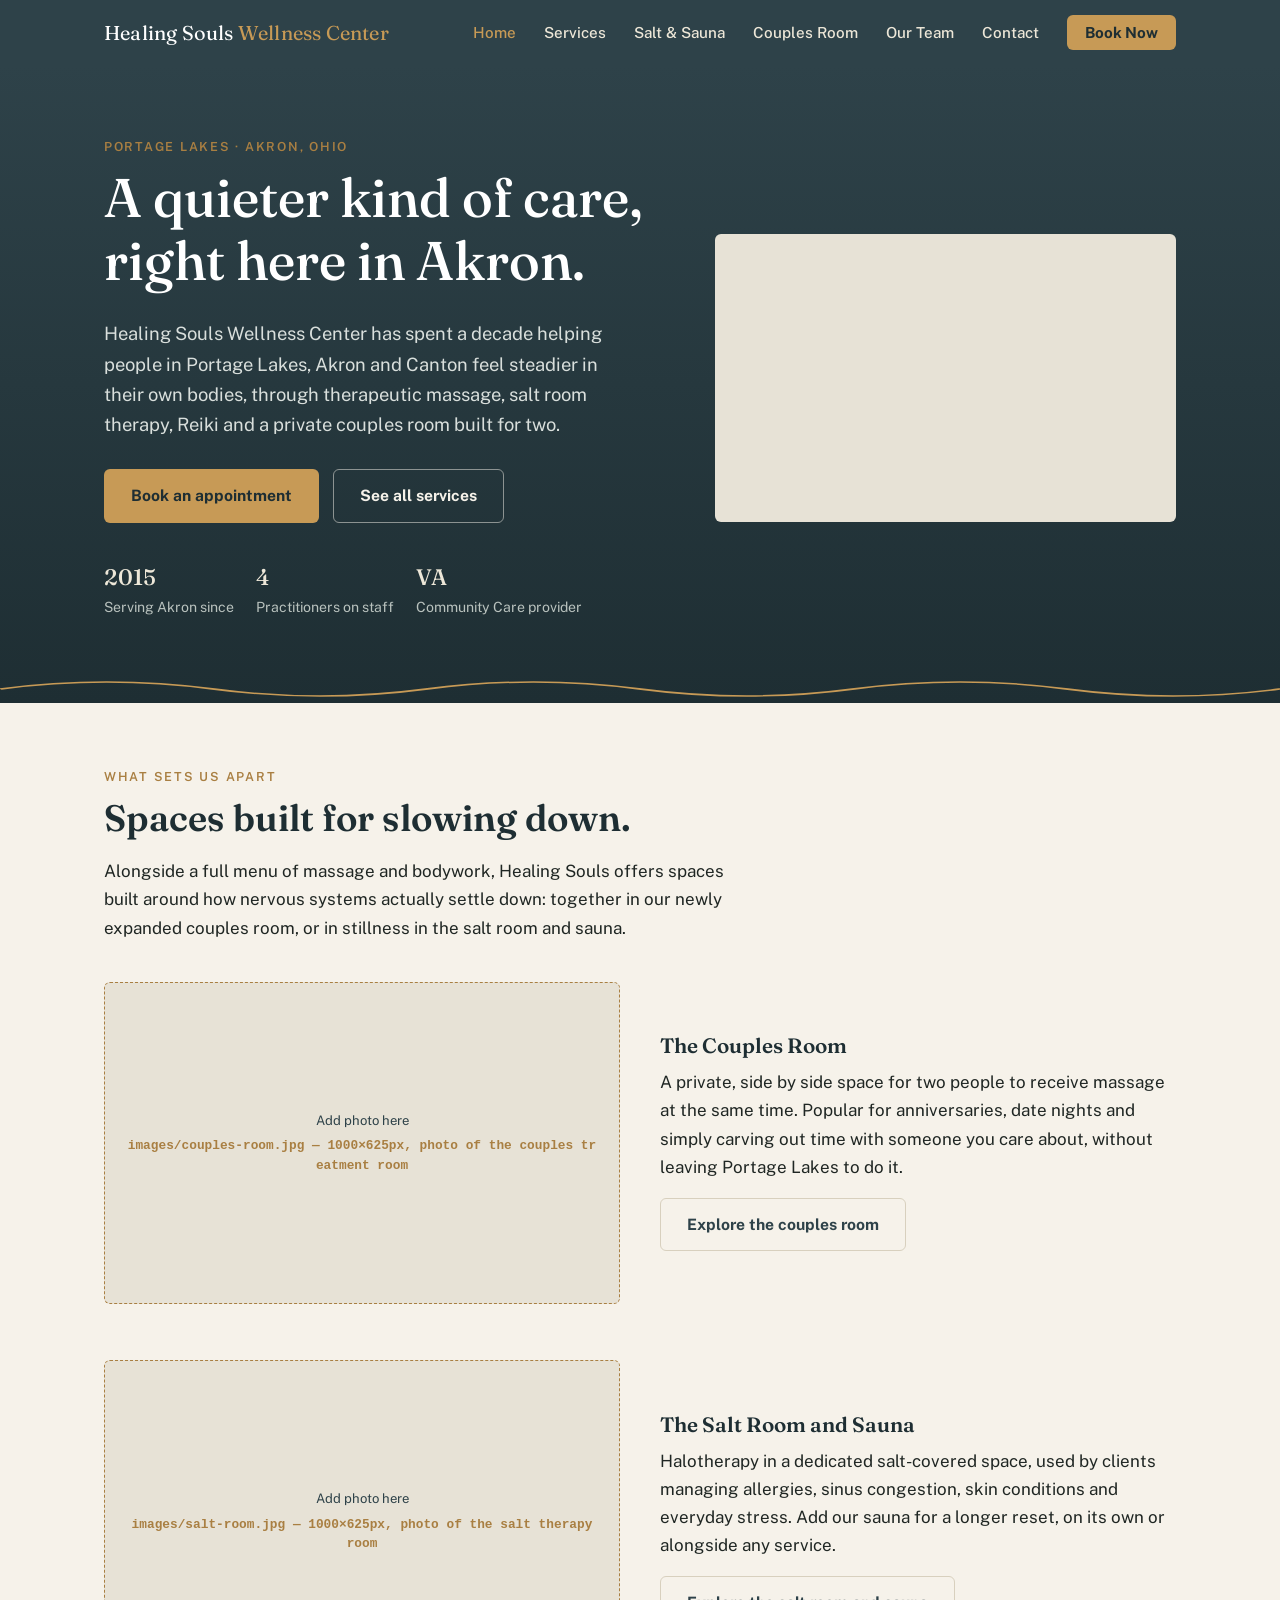
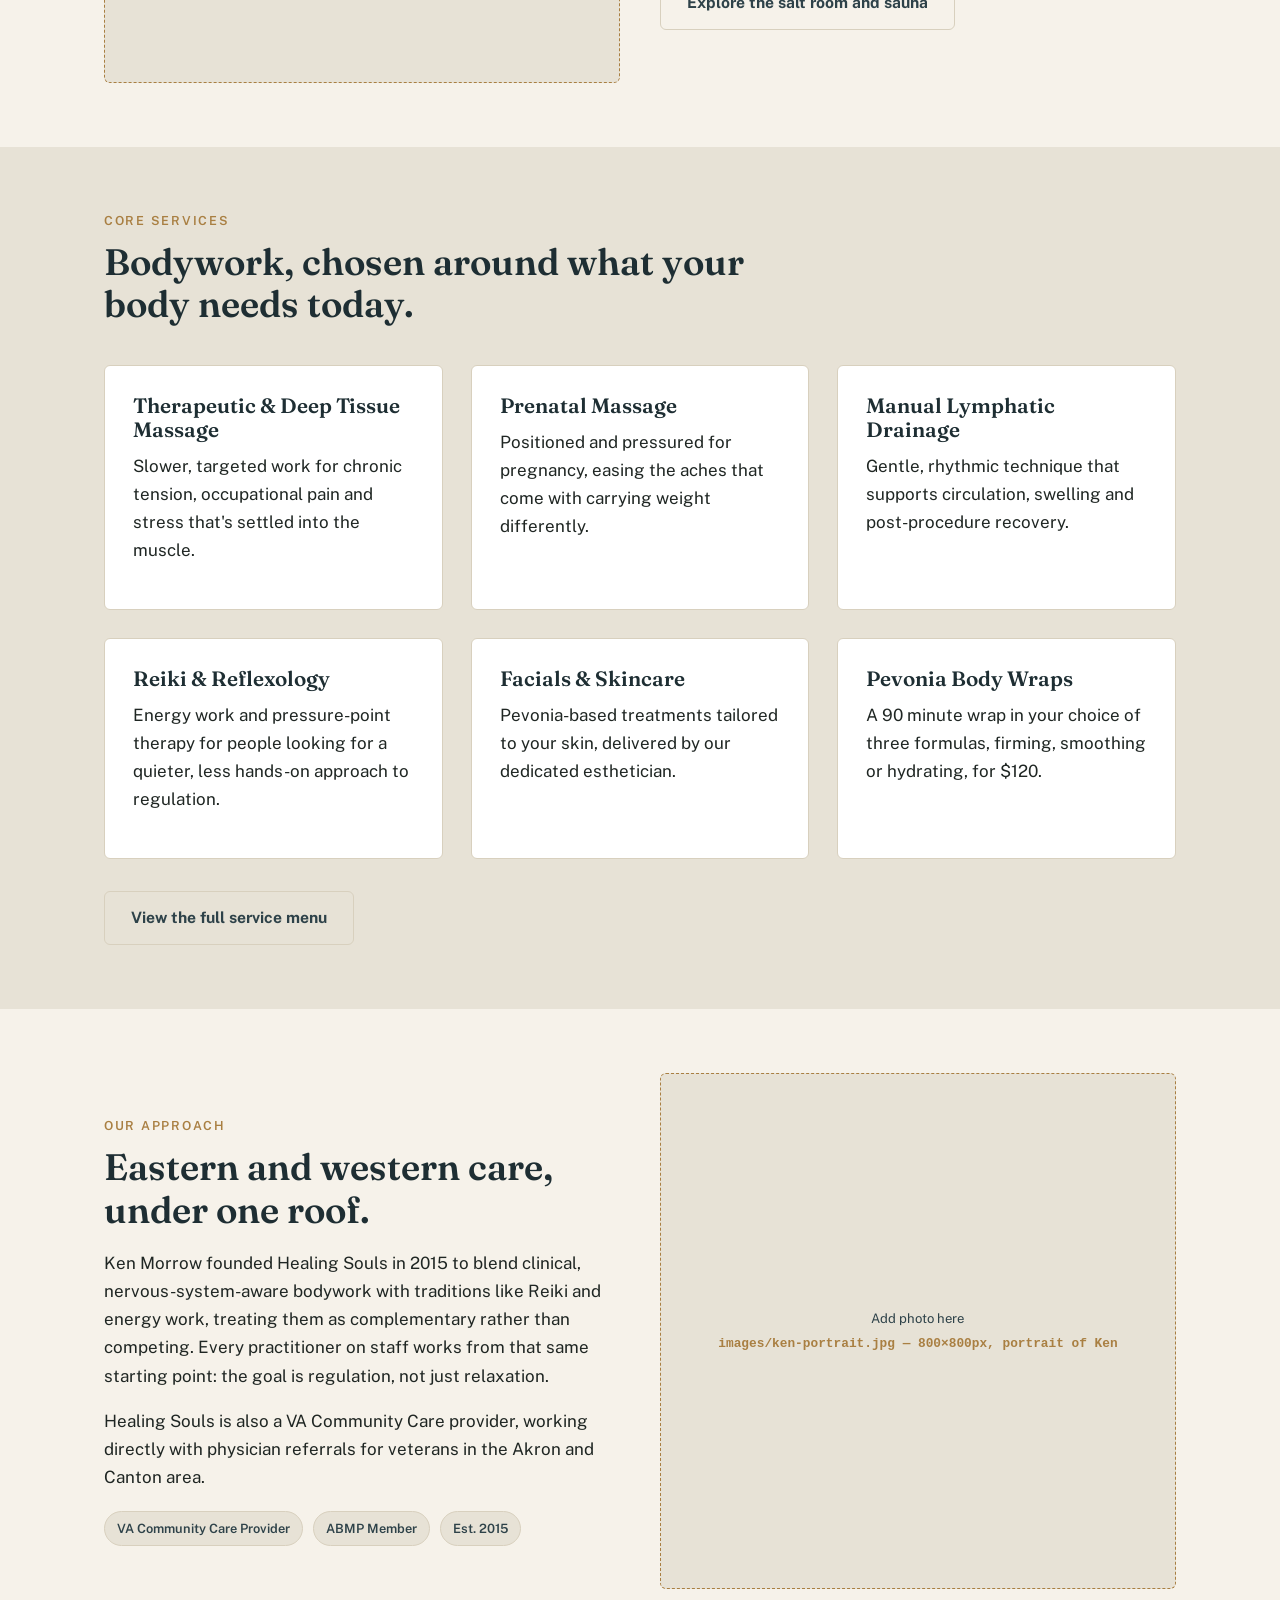
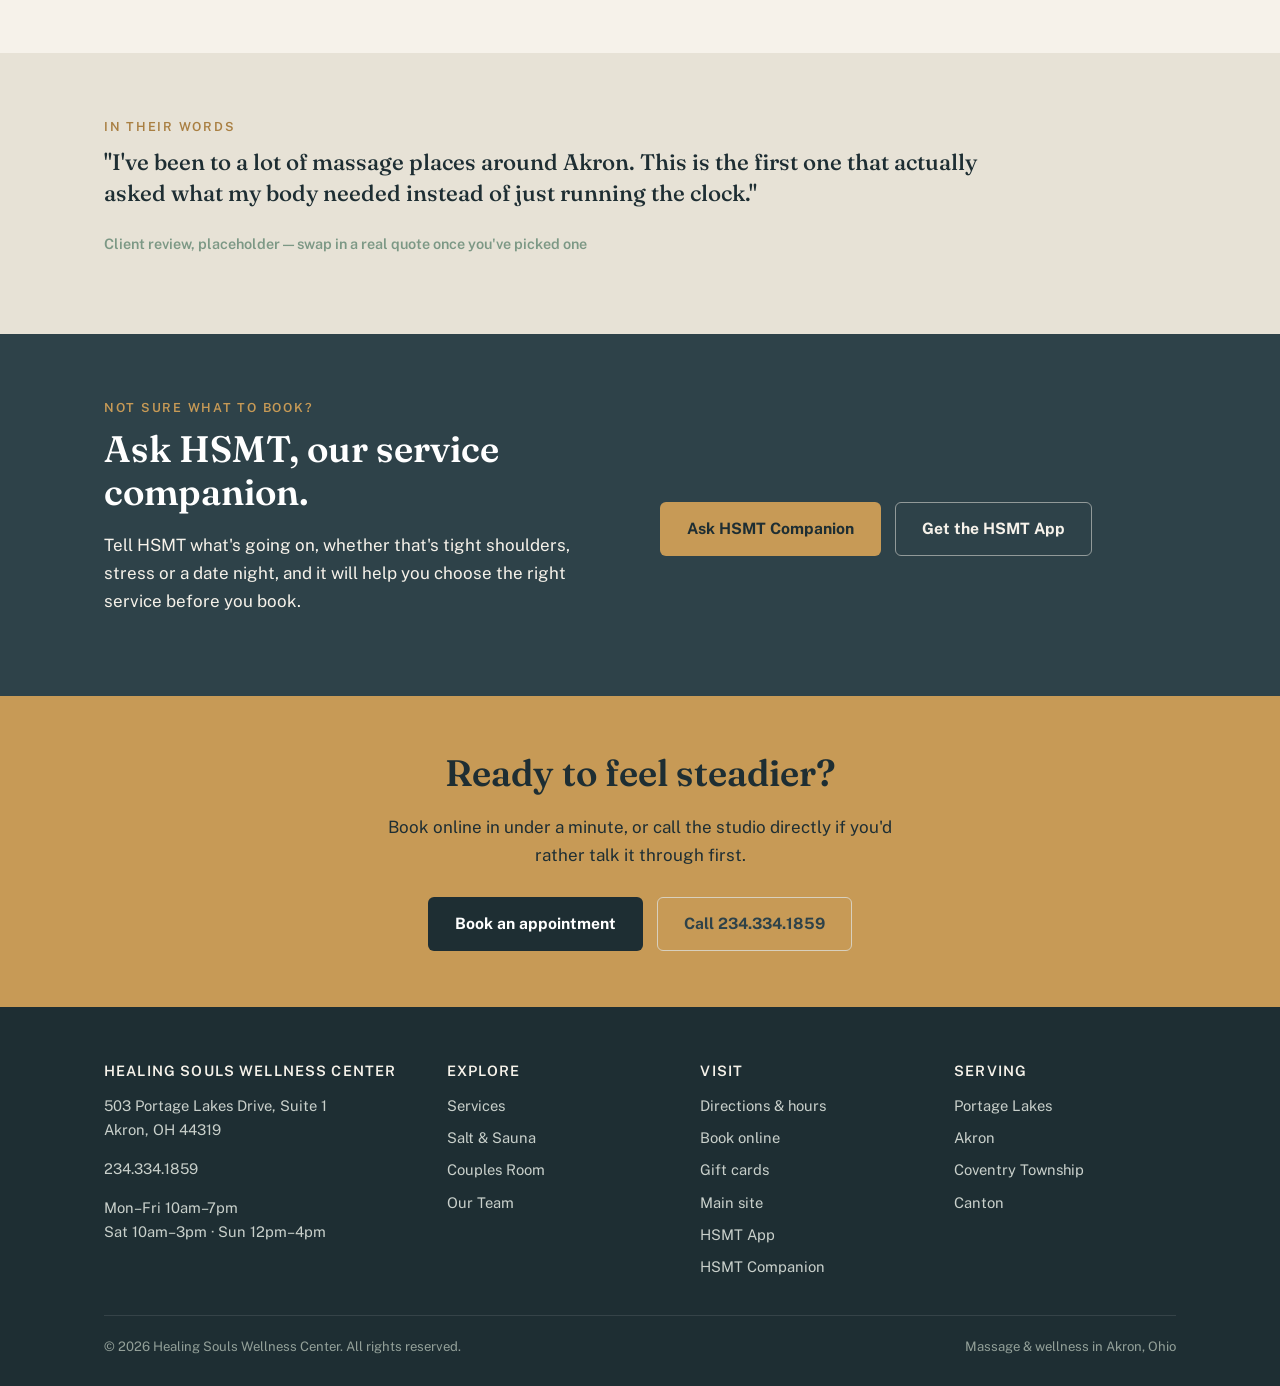
==== index.html @ 97ab0d4b "Add site pages, styles and .nojekyll" ====
<!DOCTYPE html>
<html lang="en">
<head>
<meta charset="UTF-8">
<meta name="viewport" content="width=device-width, initial-scale=1.0">
<title>Massage &amp; Wellness Center in Akron, OH | Healing Souls Wellness Center</title>
<meta name="description" content="Healing Souls Wellness Center in Portage Lakes, Akron OH offers therapeutic massage, salt room therapy, a private couples room, Reiki and more. Serving Akron and Canton since 2015.">
<link rel="canonical" href="https://visit.healingsoulsmt.com/">
<meta property="og:title" content="Healing Souls Wellness Center | Massage &amp; Salt Therapy in Akron, OH">
<meta property="og:description" content="Therapeutic massage, a private couples room and salt room, Reiki and more in Portage Lakes, Akron OH. Book online today.">
<meta property="og:type" content="website">
<meta property="og:url" content="https://visit.healingsoulsmt.com/">
<meta property="og:image" content="https://visit.healingsoulsmt.com/images/og-cover.jpg">
<link rel="preconnect" href="https://fonts.googleapis.com">
<link rel="preconnect" href="https://fonts.gstatic.com" crossorigin>
<link href="https://fonts.googleapis.com/css2?family=Fraunces:wght@400;500;600&family=Public+Sans:wght@400;500;600;700&display=swap" rel="stylesheet">
<link rel="stylesheet" href="styles.css">
<script type="application/ld+json">
{
  "@context": "https://schema.org",
  "@type": "HealthAndBeautyBusiness",
  "name": "Healing Souls Wellness Center",
  "image": "https://visit.healingsoulsmt.com/images/og-cover.jpg",
  "url": "https://visit.healingsoulsmt.com/",
  "telephone": "+1-234-334-1859",
  "priceRange": "$$",
  "address": {
    "@type": "PostalAddress",
    "streetAddress": "503 Portage Lakes Drive, Suite 1",
    "addressLocality": "Akron",
    "addressRegion": "OH",
    "postalCode": "44319",
    "addressCountry": "US"
  },
  "openingHoursSpecification": [
    {"@type": "OpeningHoursSpecification", "dayOfWeek": ["Monday", "Tuesday", "Wednesday", "Thursday", "Friday"], "opens": "10:00", "closes": "19:00"},
    {"@type": "OpeningHoursSpecification", "dayOfWeek": "Saturday", "opens": "10:00", "closes": "15:00"},
    {"@type": "OpeningHoursSpecification", "dayOfWeek": "Sunday", "opens": "12:00", "closes": "16:00"}
  ],
  "areaServed": ["Akron OH", "Portage Lakes OH", "Coventry Township OH", "Canton OH", "Green OH", "New Franklin OH"],
  "sameAs": [
    "https://www.healingsoulsmt.com"
  ]
}
</script>
</head>
<body>
<a class="skip-link" href="#main">Skip to content</a>

<header class="site-header">
  <nav class="nav" aria-label="Primary">
    <a class="brand" href="index.html">Healing Souls <span>Wellness Center</span></a>
    <button class="nav-toggle" aria-label="Toggle menu" aria-expanded="false">&#9776;</button>
    <ul class="nav-links">
      <li><a class="current" href="index.html">Home</a></li>
      <li><a href="services.html">Services</a></li>
      <li><a href="salt-sauna.html">Salt &amp; Sauna</a></li>
      <li><a href="couples-room.html">Couples Room</a></li>
      <li><a href="team.html">Our Team</a></li>
      <li><a href="contact.html">Contact</a></li>
      <li><a class="btn-book-nav" href="https://booking.mangomint.com/healingsouls" target="_blank" rel="noopener">Book Now</a></li>
    </ul>
  </nav>
</header>

<main id="main">

  <section class="hero">
    <div class="hero-inner">
      <div>
        <span class="eyebrow">Portage Lakes &middot; Akron, Ohio</span>
        <h1>A quieter kind of care, right here in Akron.</h1>
        <p class="lede">Healing Souls Wellness Center has spent a decade helping people in Portage Lakes, Akron and Canton feel steadier in their own bodies, through therapeutic massage, salt room therapy, Reiki and a private couples room built for two.</p>
        <div class="hero-ctas">
          <a class="btn btn-primary" href="https://booking.mangomint.com/healingsouls" target="_blank" rel="noopener">Book an appointment</a>
          <a class="btn btn-outline" href="services.html">See all services</a>
        </div>
        <div class="hero-trust">
          <div><strong>2015</strong>Serving Akron since</div>
          <div><strong>4</strong>Practitioners on staff</div>
          <div><strong>VA</strong>Community Care provider</div>
        </div>
      </div>
      <div class="photo-slot ph-wide">
        <video class="hero-video" autoplay muted loop playsinline poster="images/hero-treatment-room.jpg" aria-label="Video tour of the rooms at Healing Souls Wellness Center">
          <source src="images/studio-loop.mp4" type="video/mp4">
        </video>
      </div>
    </div>
    <div class="breathline" aria-hidden="true">
      <svg viewBox="0 0 600 28" preserveAspectRatio="none" xmlns="http://www.w3.org/2000/svg">
        <path d="M0 14 Q 25 0, 50 14 T 100 14 T 150 14 T 200 14 T 250 14 T 300 14 T 350 14 T 400 14 T 450 14 T 500 14 T 550 14 T 600 14" fill="none" stroke="#C79A56" stroke-width="1.5"/>
        <path d="M600 14 Q 625 0, 650 14 T 700 14 T 750 14 T 800 14 T 850 14 T 900 14 T 950 14 T 1000 14 T 1050 14 T 1100 14 T 1150 14 T 1200 14" fill="none" stroke="#C79A56" stroke-width="1.5"/>
      </svg>
    </div>
  </section>

  <section>
    <div class="wrap">
      <div class="section-head">
        <span class="eyebrow">What sets us apart</span>
        <h2>Spaces built for slowing down.</h2>
        <p>Alongside a full menu of massage and bodywork, Healing Souls offers spaces built around how nervous systems actually settle down: together in our newly expanded couples room, or in stillness in the salt room and sauna.</p>
      </div>
      <div class="grid-2" style="margin-bottom:56px;">
        <div class="photo-slot ph-wide">
          <img class="photo" src="images/couples-room.jpg" alt="Private couples massage room at Healing Souls Wellness Center" data-label="images/couples-room.jpg — 1000×625px, photo of the couples treatment room">
        </div>
        <div>
          <h3>The Couples Room</h3>
          <p>A private, side by side space for two people to receive massage at the same time. Popular for anniversaries, date nights and simply carving out time with someone you care about, without leaving Portage Lakes to do it.</p>
          <a class="btn btn-outline-dark" href="couples-room.html">Explore the couples room</a>
        </div>
      </div>
      <div class="grid-2">
        <div style="order:2;">
          <h3>The Salt Room and Sauna</h3>
          <p>Halotherapy in a dedicated salt-covered space, used by clients managing allergies, sinus congestion, skin conditions and everyday stress. Add our sauna for a longer reset, on its own or alongside any service.</p>
          <a class="btn btn-outline-dark" href="salt-sauna.html">Explore the salt room and sauna</a>
        </div>
        <div class="photo-slot ph-wide" style="order:1;">
          <img class="photo" src="images/salt-room.jpg" alt="Salt room at Healing Souls Wellness Center in Akron Ohio" data-label="images/salt-room.jpg — 1000×625px, photo of the salt therapy room">
        </div>
      </div>
    </div>
  </section>

  <section class="section-alt">
    <div class="wrap">
      <div class="section-head">
        <span class="eyebrow">Core services</span>
        <h2>Bodywork, chosen around what your body needs today.</h2>
      </div>
      <div class="grid-3">
        <div class="card">
          <h3>Therapeutic &amp; Deep Tissue Massage</h3>
          <p>Slower, targeted work for chronic tension, occupational pain and stress that's settled into the muscle.</p>
        </div>
        <div class="card">
          <h3>Prenatal Massage</h3>
          <p>Positioned and pressured for pregnancy, easing the aches that come with carrying weight differently.</p>
        </div>
        <div class="card">
          <h3>Manual Lymphatic Drainage</h3>
          <p>Gentle, rhythmic technique that supports circulation, swelling and post-procedure recovery.</p>
        </div>
        <div class="card">
          <h3>Reiki &amp; Reflexology</h3>
          <p>Energy work and pressure-point therapy for people looking for a quieter, less hands-on approach to regulation.</p>
        </div>
        <div class="card">
          <h3>Facials &amp; Skincare</h3>
          <p>Pevonia-based treatments tailored to your skin, delivered by our dedicated esthetician.</p>
        </div>
        <div class="card">
          <h3>Pevonia Body Wraps</h3>
          <p>A 90 minute wrap in your choice of three formulas, firming, smoothing or hydrating, for $120.</p>
        </div>
      </div>
      <div style="margin-top:32px;">
        <a class="btn btn-outline-dark" href="services.html">View the full service menu</a>
      </div>
    </div>
  </section>

  <section>
    <div class="wrap grid-2">
      <div>
        <span class="eyebrow">Our approach</span>
        <h2>Eastern and western care, under one roof.</h2>
        <p>Ken Morrow founded Healing Souls in 2015 to blend clinical, nervous-system-aware bodywork with traditions like Reiki and energy work, treating them as complementary rather than competing. Every practitioner on staff works from that same starting point: the goal is regulation, not just relaxation.</p>
        <p>Healing Souls is also a VA Community Care provider, working directly with physician referrals for veterans in the Akron and Canton area.</p>
        <div class="badge-row">
          <span class="badge">VA Community Care Provider</span>
          <span class="badge">ABMP Member</span>
          <span class="badge">Est. 2015</span>
        </div>
      </div>
      <div class="photo-slot ph-square">
        <img class="photo" src="images/ken-portrait.jpg" alt="Ken Morrow, LMT, founder of Healing Souls Wellness Center" data-label="images/ken-portrait.jpg — 800×800px, portrait of Ken">
      </div>
    </div>
  </section>

  <section class="section-alt">
    <div class="wrap">
      <span class="eyebrow">In their words</span>
      <p class="quote">"I've been to a lot of massage places around Akron. This is the first one that actually asked what my body needed instead of just running the clock."</p>
      <p class="quote-attr">Client review, placeholder — swap in a real quote once you've picked one</p>
    </div>
  </section>

  <section class="section-dark companion-band">
    <div class="wrap grid-2">
      <div>
        <span class="eyebrow">Not sure what to book?</span>
        <h2>Ask HSMT, our service companion.</h2>
        <p>Tell HSMT what's going on, whether that's tight shoulders, stress or a date night, and it will help you choose the right service before you book.</p>
      </div>
      <div class="hero-ctas companion-ctas">
        <a class="btn btn-primary" data-hsmt-link="companion" href="#" target="_blank" rel="noopener">Ask HSMT Companion</a>
        <a class="btn btn-outline" data-hsmt-link="app" href="#" target="_blank" rel="noopener">Get the HSMT App</a>
      </div>
    </div>
  </section>

  <section class="cta-band">
    <div class="wrap">
      <h2>Ready to feel steadier?</h2>
      <p style="max-width:52ch; margin:0 auto 24px;">Book online in under a minute, or call the studio directly if you'd rather talk it through first.</p>
      <div class="hero-ctas" style="justify-content:center;">
        <a class="btn btn-primary" href="https://booking.mangomint.com/healingsouls" target="_blank" rel="noopener">Book an appointment</a>
        <a class="btn btn-outline-dark" href="tel:2343341859">Call 234.334.1859</a>
      </div>
    </div>
  </section>

</main>

<footer>
  <div class="wrap">
    <div class="footer-grid">
      <div>
        <h4>Healing Souls Wellness Center</h4>
        <p>503 Portage Lakes Drive, Suite 1<br>Akron, OH 44319</p>
        <p><a href="tel:2343341859">234.334.1859</a></p>
        <p>Mon&ndash;Fri 10am&ndash;7pm<br>Sat 10am&ndash;3pm &middot; Sun 12pm&ndash;4pm</p>
      </div>
      <div>
        <h4>Explore</h4>
        <ul>
          <li><a href="services.html">Services</a></li>
          <li><a href="salt-sauna.html">Salt &amp; Sauna</a></li>
          <li><a href="couples-room.html">Couples Room</a></li>
          <li><a href="team.html">Our Team</a></li>
        </ul>
      </div>
      <div>
        <h4>Visit</h4>
        <ul>
          <li><a href="contact.html">Directions &amp; hours</a></li>
          <li><a href="https://booking.mangomint.com/healingsouls" target="_blank" rel="noopener">Book online</a></li>
          <li><a href="https://clients.mangomint.com/gift-cards/healingsouls" target="_blank" rel="noopener">Gift cards</a></li>
          <li><a href="https://www.healingsoulsmt.com" target="_blank" rel="noopener">Main site</a></li>
          <li><a data-hsmt-link="app" href="#" target="_blank" rel="noopener">HSMT App</a></li>
          <li><a data-hsmt-link="companion" href="#" target="_blank" rel="noopener">HSMT Companion</a></li>
        </ul>
      </div>
      <div>
        <h4>Serving</h4>
        <ul>
          <li>Portage Lakes</li>
          <li>Akron</li>
          <li>Coventry Township</li>
          <li>Canton</li>
        </ul>
      </div>
    </div>
    <div class="footer-bottom">
      <span>&copy; 2026 Healing Souls Wellness Center. All rights reserved.</span>
      <span>Massage &amp; wellness in Akron, Ohio</span>
    </div>
  </div>
</footer>

<script src="script.js"></script>
</body>
</html>
---- styles.css ----
/* ===========================================================
   Healing Souls Wellness Center — shared stylesheet
   Design tokens
   =========================================================== */
:root {
  --color-ink: #1F2623;       /* body text, deep charcoal-green */
  --color-paper: #F6F2EA;     /* warm salt-stone background */
  --color-slate: #2E4249;     /* dusk lake-water, dark sections */
  --color-slate-dark: #1E2E33;
  --color-sage: #7C9885;      /* pine sage, secondary accent */
  --color-honey: #C79A56;     /* candlelight accent, CTAs */
  --color-honey-dark: #A97F42;
  --color-mist: #E7E2D6;      /* card / panel background */
  --color-line: #D8D0BE;      /* hairline borders on paper */

  --font-display: "Fraunces", Georgia, serif;
  --font-body: "Public Sans", -apple-system, BlinkMacSystemFont, "Segoe UI", sans-serif;

  --radius: 6px;
  --max-width: 1120px;
}

* { box-sizing: border-box; }

html { scroll-behavior: smooth; }

body {
  margin: 0;
  font-family: var(--font-body);
  color: var(--color-ink);
  background: var(--color-paper);
  line-height: 1.65;
  font-size: 17px;
  -webkit-font-smoothing: antialiased;
}

h1, h2, h3, h4 {
  font-family: var(--font-display);
  font-weight: 600;
  line-height: 1.15;
  margin: 0 0 0.5em 0;
  color: var(--color-slate-dark);
}

h1 { font-size: clamp(2.2rem, 4.5vw, 3.4rem); font-weight: 500; }
h2 { font-size: clamp(1.6rem, 3vw, 2.3rem); }
h3 { font-size: 1.3rem; }

p { margin: 0 0 1em 0; }

a { color: var(--color-slate); }

.eyebrow {
  font-family: var(--font-body);
  text-transform: uppercase;
  letter-spacing: 0.14em;
  font-size: 0.78rem;
  font-weight: 600;
  color: var(--color-honey-dark);
  display: block;
  margin-bottom: 0.75em;
}

.wrap {
  max-width: var(--max-width);
  margin: 0 auto;
  padding: 0 24px;
}

/* ---------- signature element: the breathline ---------- */
.breathline {
  width: 100%;
  height: 28px;
  display: block;
  overflow: hidden;
}
.breathline svg {
  width: 200%;
  height: 100%;
  animation: driftline 22s linear infinite;
}
@media (prefers-reduced-motion: reduce) {
  .breathline svg { animation: none; }
}
@keyframes driftline {
  from { transform: translateX(0); }
  to { transform: translateX(-50%); }
}

/* ---------- header / nav ---------- */
.site-header {
  background: var(--color-slate);
  color: #F6F2EA;
  position: sticky;
  top: 0;
  z-index: 50;
}
.nav {
  max-width: var(--max-width);
  margin: 0 auto;
  padding: 16px 24px;
  display: flex;
  align-items: center;
  justify-content: space-between;
  gap: 24px;
}
.brand {
  font-family: var(--font-display);
  font-size: 1.25rem;
  color: #fff;
  text-decoration: none;
  letter-spacing: 0.01em;
}
.brand span { color: var(--color-honey); }
.nav-links {
  display: flex;
  align-items: center;
  gap: 28px;
  list-style: none;
  margin: 0;
  padding: 0;
}
.nav-links a {
  color: #EDE7D8;
  text-decoration: none;
  font-size: 0.95rem;
  font-weight: 500;
}
.nav-links a:hover { color: var(--color-honey); }
.nav-links a.current { color: var(--color-honey); }
.btn-book-nav {
  background: var(--color-honey);
  color: var(--color-slate-dark) !important;
  padding: 9px 18px;
  border-radius: var(--radius);
  font-weight: 700 !important;
}
.btn-book-nav:hover { background: #d8ab68; }

.nav-toggle {
  display: none;
  background: none;
  border: none;
  color: #fff;
  font-size: 1.6rem;
  cursor: pointer;
}

@media (max-width: 820px) {
  .nav-toggle { display: block; }
  .nav-links {
    position: absolute;
    top: 100%;
    left: 0;
    right: 0;
    background: var(--color-slate);
    flex-direction: column;
    align-items: flex-start;
    padding: 12px 24px 24px;
    display: none;
    gap: 16px;
  }
  .nav-links.open { display: flex; }
  .btn-book-nav { align-self: flex-start; }
}

/* ---------- buttons ---------- */
.btn {
  display: inline-block;
  padding: 13px 26px;
  border-radius: var(--radius);
  text-decoration: none;
  font-weight: 700;
  font-size: 0.98rem;
  border: 1px solid transparent;
  cursor: pointer;
}
.btn-primary { background: var(--color-honey); color: var(--color-slate-dark); }
.btn-primary:hover { background: #d8ab68; }
.btn-outline { background: transparent; color: #F6F2EA; border-color: rgba(246,242,234,0.5); }
.btn-outline:hover { border-color: var(--color-honey); color: var(--color-honey); }
.btn-outline-dark { background: transparent; color: var(--color-slate); border-color: var(--color-line); }
.btn-outline-dark:hover { border-color: var(--color-slate); }

/* ---------- hero ---------- */
.hero {
  background: linear-gradient(180deg, var(--color-slate) 0%, var(--color-slate-dark) 100%);
  color: #F6F2EA;
  padding: 72px 0 0;
}
.hero-inner {
  max-width: var(--max-width);
  margin: 0 auto;
  padding: 0 24px 56px;
  display: grid;
  grid-template-columns: 1.1fr 0.9fr;
  gap: 48px;
  align-items: center;
}
.hero h1 { color: #fff; }
.hero p.lede { font-size: 1.15rem; color: #D9DFDC; max-width: 46ch; }
.hero-ctas { display: flex; gap: 14px; margin-top: 28px; flex-wrap: wrap; }
.hero-trust {
  display: flex;
  gap: 22px;
  margin-top: 36px;
  flex-wrap: wrap;
  font-size: 0.88rem;
  color: #B9C2BE;
}
.hero-trust strong { color: #EDE7D8; display: block; font-family: var(--font-display); font-size: 1.4rem; font-weight: 500;}

@media (max-width: 820px) {
  .hero-inner { grid-template-columns: 1fr; }
}

/* ---------- photo placeholders ---------- */
.photo-slot {
  position: relative;
  width: 100%;
  border-radius: var(--radius);
  overflow: hidden;
  background: var(--color-mist);
  border: 1px dashed var(--color-honey-dark);
  display: flex;
  align-items: center;
  justify-content: center;
  min-height: 200px;
  color: var(--color-slate);
}
.photo-slot img {
  width: 100%;
  height: 100%;
  object-fit: cover;
  display: block;
}
.photo-slot .placeholder-note {
  padding: 20px;
  text-align: center;
  font-size: 0.82rem;
  line-height: 1.5;
}
.photo-slot .placeholder-note code {
  display: block;
  margin-top: 6px;
  font-weight: 700;
  color: var(--color-honey-dark);
  font-size: 0.8rem;
  word-break: break-all;
}
.ph-square { aspect-ratio: 1 / 1; }
.ph-wide { aspect-ratio: 16 / 10; }
.ph-tall { aspect-ratio: 3 / 4; }

/* ---------- sections ---------- */
section { padding: 64px 0; }
.section-alt { background: var(--color-mist); }
.section-dark { background: var(--color-slate); color: #F6F2EA; }
.section-dark h2 { color: #fff; }
.section-head { max-width: 640px; margin-bottom: 40px; }

/* ---------- grids / cards ---------- */
.grid-3 { display: grid; grid-template-columns: repeat(3, 1fr); gap: 28px; }
.grid-2 { display: grid; grid-template-columns: 1fr 1fr; gap: 40px; align-items: center; }
.grid-team { display: grid; grid-template-columns: repeat(4, 1fr); gap: 24px; }
@media (max-width: 1000px) { .grid-team { grid-template-columns: 1fr 1fr; } }
@media (max-width: 560px) { .grid-team { grid-template-columns: 1fr; } }
@media (max-width: 820px) {
  .grid-3 { grid-template-columns: 1fr; }
  .grid-2 { grid-template-columns: 1fr; }
}
.card {
  background: #fff;
  border: 1px solid var(--color-line);
  border-radius: var(--radius);
  padding: 28px;
}
.card h3 { margin-bottom: 10px; }
.card .price-note { font-size: 0.85rem; color: var(--color-sage); font-weight: 600; }

/* ---------- service list rows ---------- */
.service-row {
  display: grid;
  grid-template-columns: 1fr auto;
  gap: 12px;
  padding: 22px 0;
  border-bottom: 1px solid var(--color-line);
}
.service-row h3 { margin-bottom: 4px; }
.service-row p { margin: 0; color: #4A534E; }

/* ---------- team ---------- */
.team-card { text-align: left; }
.team-card .photo-slot { margin-bottom: 18px; }
.team-card .role { color: var(--color-sage); font-weight: 700; font-size: 0.85rem; text-transform: uppercase; letter-spacing: 0.06em; margin-bottom: 10px; }

/* ---------- quote / testimonial ---------- */
.quote {
  font-family: var(--font-display);
  font-size: 1.4rem;
  font-weight: 500;
  color: var(--color-slate-dark);
  max-width: 60ch;
  line-height: 1.4;
}
.quote-attr { margin-top: 14px; font-family: var(--font-body); font-size: 0.9rem; color: var(--color-sage); font-weight: 600; }

/* ---------- steps ---------- */
.steps { counter-reset: step; list-style: none; margin: 0; padding: 0; display: grid; gap: 24px; }
.steps li { display: flex; gap: 18px; }
.steps li::before {
  counter-increment: step;
  content: counter(step);
  flex: 0 0 auto;
  width: 40px; height: 40px;
  border-radius: 50%;
  background: var(--color-honey);
  color: var(--color-slate-dark);
  display: flex; align-items: center; justify-content: center;
  font-family: var(--font-display); font-weight: 700;
}

/* ---------- CTA band ---------- */
.cta-band {
  background: var(--color-honey);
  color: var(--color-slate-dark);
  padding: 56px 0;
  text-align: center;
}
.cta-band h2 { color: var(--color-slate-dark); }
.cta-band .btn-primary { background: var(--color-slate-dark); color: #fff; }
.cta-band .btn-primary:hover { background: #14201f; }

/* ---------- footer ---------- */
footer {
  background: var(--color-slate-dark);
  color: #C9D0CB;
  padding: 56px 0 28px;
  font-size: 0.92rem;
}
.footer-grid {
  display: grid;
  grid-template-columns: 1.4fr 1fr 1fr 1fr;
  gap: 32px;
  margin-bottom: 36px;
}
@media (max-width: 820px) {
  .footer-grid { grid-template-columns: 1fr 1fr; }
}
footer h4 { color: #F6F2EA; font-family: var(--font-body); font-size: 0.9rem; text-transform: uppercase; letter-spacing: 0.08em; margin-bottom: 14px; }
footer a { color: #C9D0CB; text-decoration: none; }
footer a:hover { color: var(--color-honey); }
footer ul { list-style: none; margin: 0; padding: 0; display: grid; gap: 8px; }
.footer-bottom {
  border-top: 1px solid rgba(255,255,255,0.1);
  padding-top: 20px;
  display: flex;
  justify-content: space-between;
  flex-wrap: wrap;
  gap: 10px;
  font-size: 0.82rem;
  color: #93A099;
}

/* ---------- misc ---------- */
.badge-row { display: flex; flex-wrap: wrap; gap: 10px; margin-top: 20px; }
.badge {
  background: var(--color-mist);
  border: 1px solid var(--color-line);
  color: var(--color-slate);
  font-size: 0.8rem;
  font-weight: 600;
  padding: 6px 12px;
  border-radius: 30px;
}
.map-embed {
  border-radius: var(--radius);
  overflow: hidden;
  border: 1px solid var(--color-line);
}
.map-embed iframe { display: block; width: 100%; height: 340px; border: 0; }

.skip-link {
  position: absolute;
  left: -999px;
  top: 0;
  background: var(--color-honey);
  color: var(--color-slate-dark);
  padding: 10px 16px;
  z-index: 100;
}
.skip-link:focus { left: 16px; top: 16px; }

:focus-visible { outline: 2px solid var(--color-honey); outline-offset: 2px; }

/* ---------- hero video, hours, HSMT companion ---------- */
.hero-video { width: 100%; height: 100%; object-fit: cover; display: block; }
.photo-slot:has(.hero-video) { border: 0; }
table.hours { border-collapse: collapse; }
table.hours th, table.hours td { text-align: left; padding: 4px 24px 4px 0; font-weight: 400; }
table.hours th { font-weight: 600; }
.companion-band .eyebrow { color: var(--color-honey, #C79A56); }
.companion-ctas { align-self: center; }
a[data-hsmt-link].link-pending { opacity: 0.6; cursor: not-allowed; }
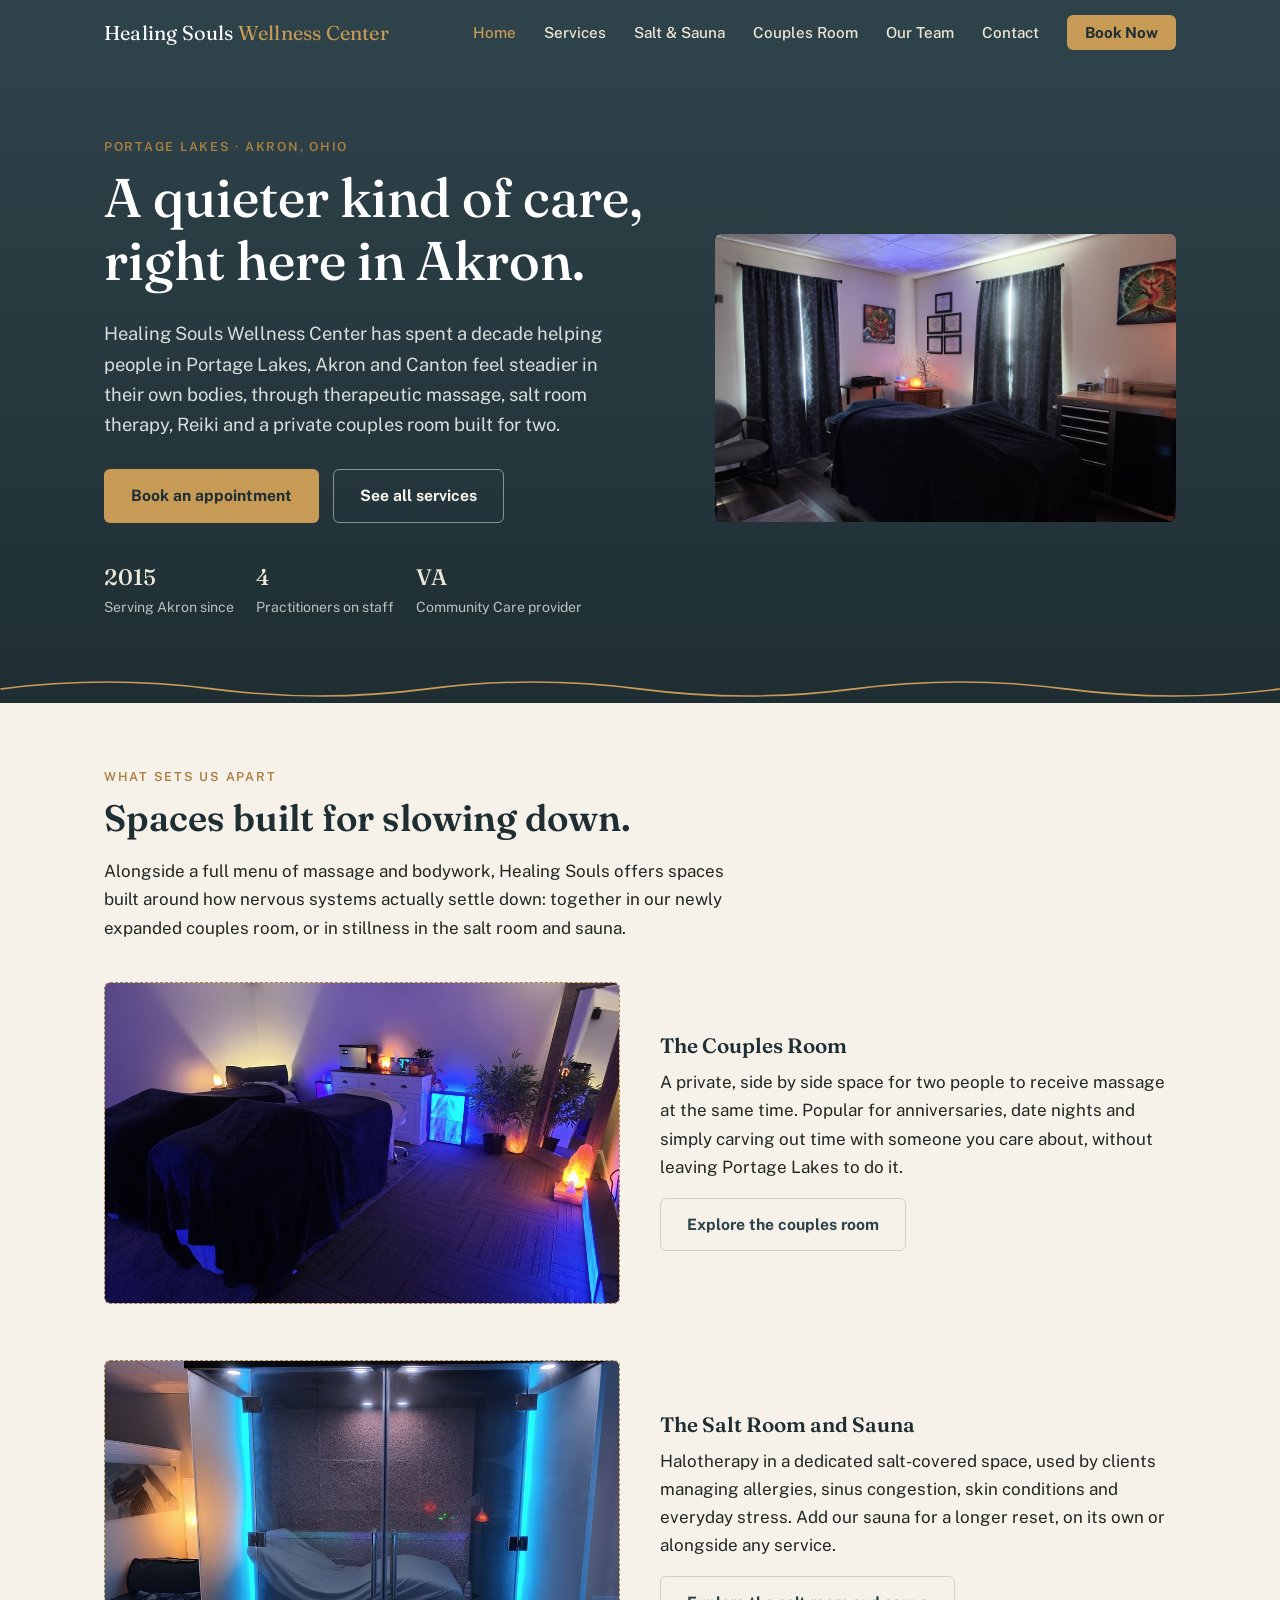
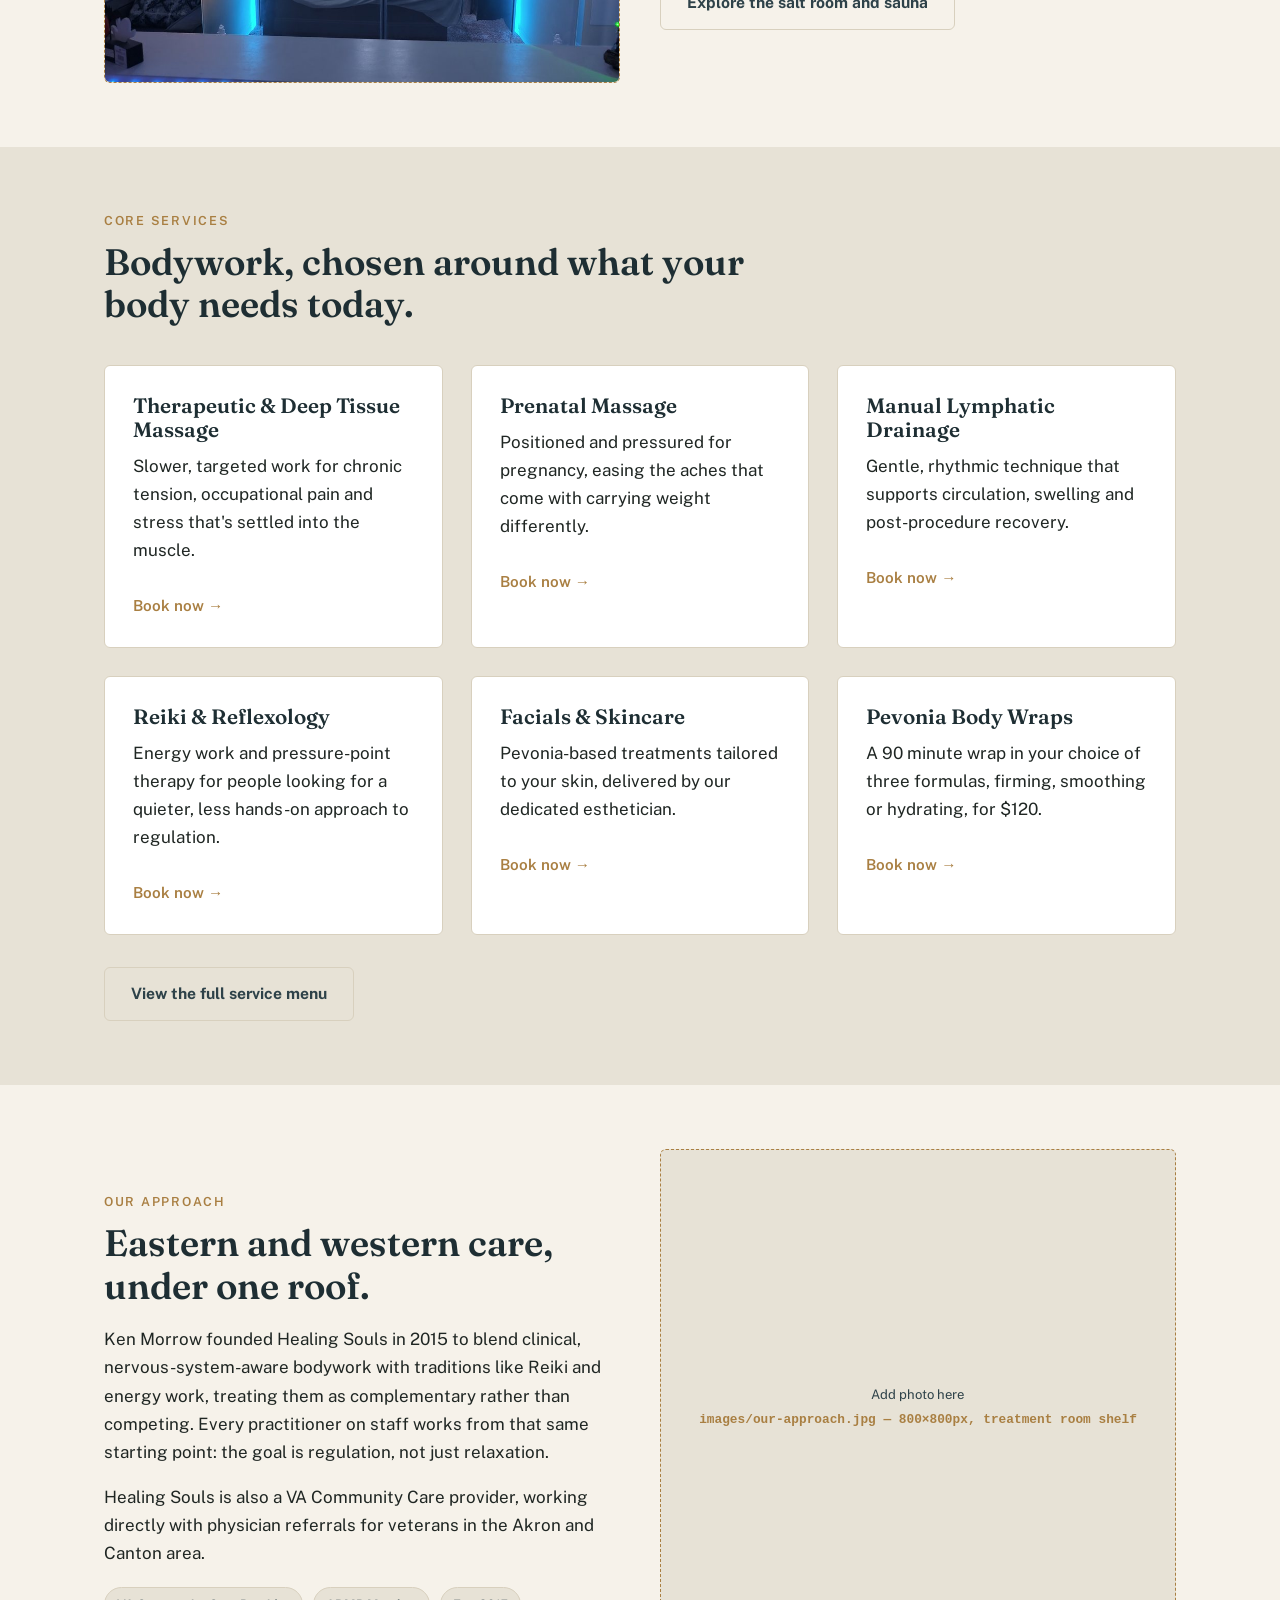
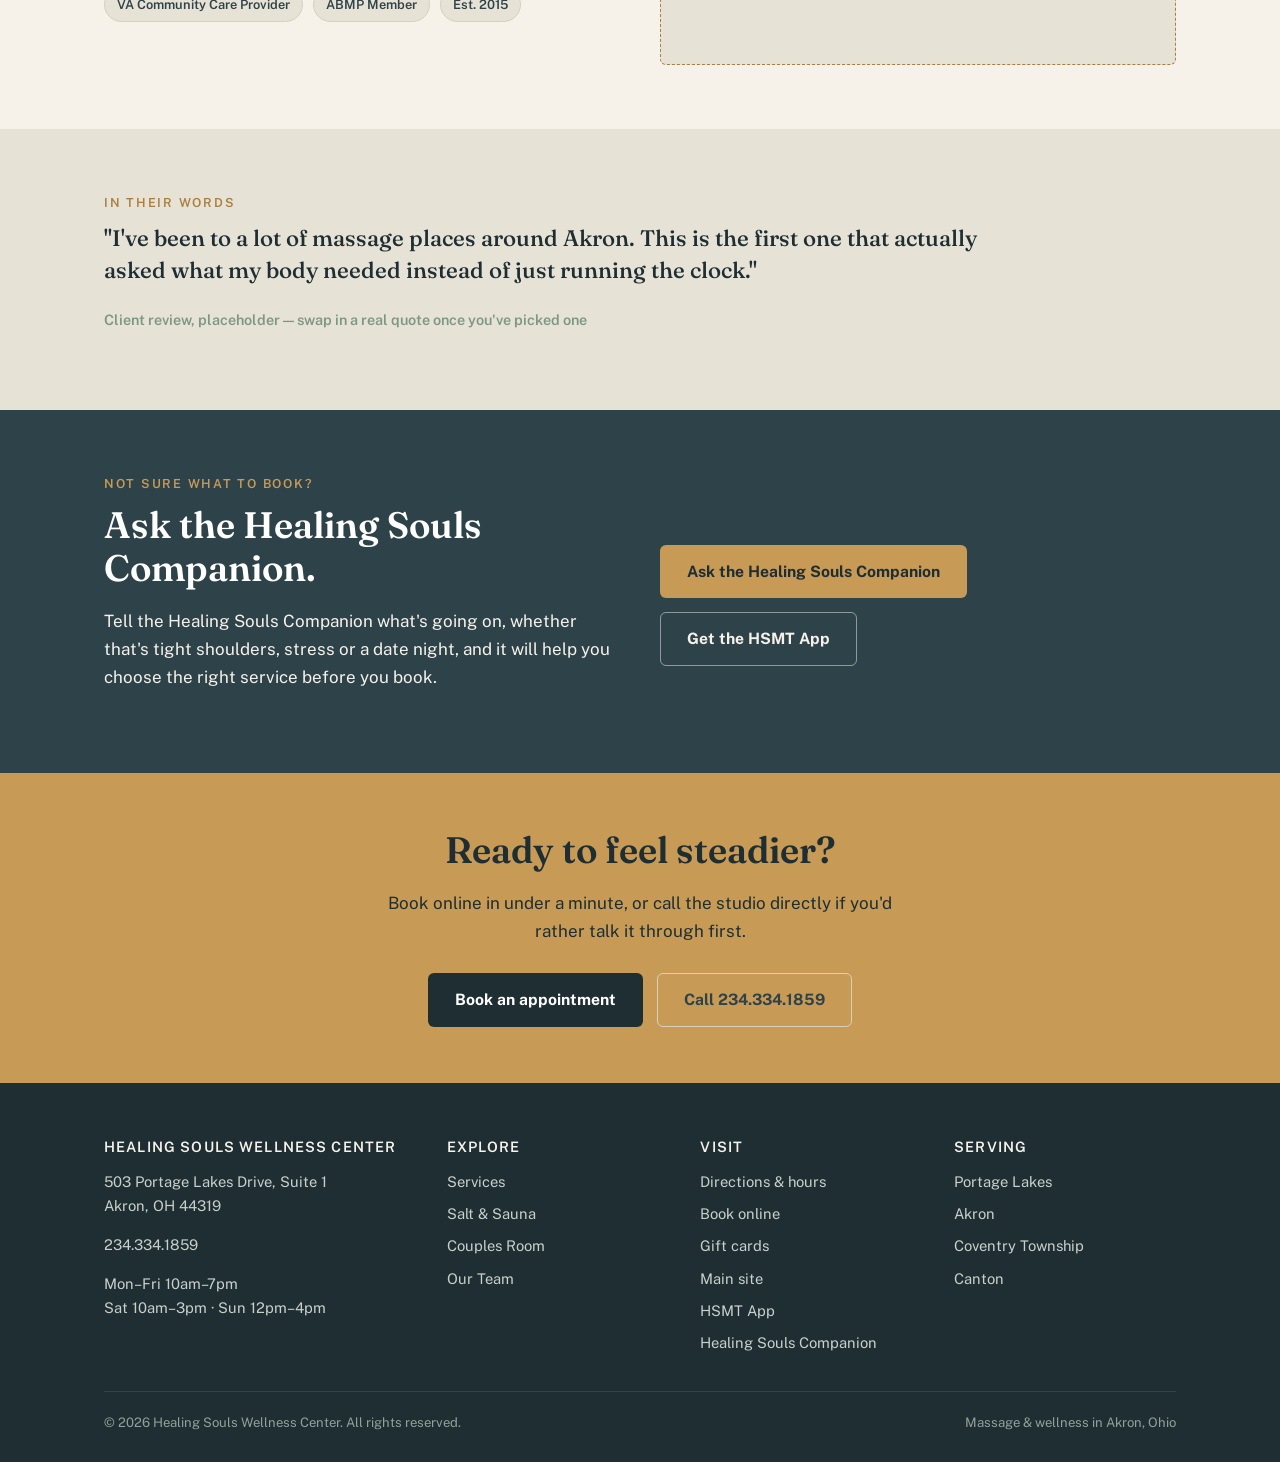
==== commit 49c12999: "Rename to Healing Souls Companion, add per-service booking links" ====
--- a/index.html
+++ b/index.html
@@ -135,26 +135,32 @@
         <div class="card">
           <h3>Therapeutic &amp; Deep Tissue Massage</h3>
           <p>Slower, targeted work for chronic tension, occupational pain and stress that's settled into the muscle.</p>
+          <a class="book-link" href="https://booking.mangomint.com/healingsouls?serviceId=21" target="_blank" rel="noopener">Book now &rarr;</a>
         </div>
         <div class="card">
           <h3>Prenatal Massage</h3>
           <p>Positioned and pressured for pregnancy, easing the aches that come with carrying weight differently.</p>
+          <a class="book-link" href="https://booking.mangomint.com/healingsouls?serviceId=49" target="_blank" rel="noopener">Book now &rarr;</a>
         </div>
         <div class="card">
           <h3>Manual Lymphatic Drainage</h3>
           <p>Gentle, rhythmic technique that supports circulation, swelling and post-procedure recovery.</p>
+          <a class="book-link" href="https://booking.mangomint.com/healingsouls?serviceId=86" target="_blank" rel="noopener">Book now &rarr;</a>
         </div>
         <div class="card">
           <h3>Reiki &amp; Reflexology</h3>
           <p>Energy work and pressure-point therapy for people looking for a quieter, less hands-on approach to regulation.</p>
+          <a class="book-link" href="https://booking.mangomint.com/healingsouls" target="_blank" rel="noopener">Book now &rarr;</a>
         </div>
         <div class="card">
           <h3>Facials &amp; Skincare</h3>
           <p>Pevonia-based treatments tailored to your skin, delivered by our dedicated esthetician.</p>
+          <a class="book-link" href="https://booking.mangomint.com/healingsouls?serviceId=27" target="_blank" rel="noopener">Book now &rarr;</a>
         </div>
         <div class="card">
           <h3>Pevonia Body Wraps</h3>
           <p>A 90 minute wrap in your choice of three formulas, firming, smoothing or hydrating, for $120.</p>
+          <a class="book-link" href="https://booking.mangomint.com/healingsouls?serviceId=105" target="_blank" rel="noopener">Book now &rarr;</a>
         </div>
       </div>
       <div style="margin-top:32px;">
@@ -177,7 +183,7 @@
         </div>
       </div>
       <div class="photo-slot ph-square">
-        <img class="photo" src="images/ken-portrait.jpg" alt="Ken Morrow, LMT, founder of Healing Souls Wellness Center" data-label="images/ken-portrait.jpg — 800×800px, portrait of Ken">
+        <img class="photo" src="images/our-approach.jpg" alt="Ken Morrow's Reiki and massage certificates above crystal singing bowls in a Healing Souls treatment room" data-label="images/our-approach.jpg — 800×800px, treatment room shelf">
       </div>
     </div>
   </section>
@@ -194,11 +200,11 @@
     <div class="wrap grid-2">
       <div>
         <span class="eyebrow">Not sure what to book?</span>
-        <h2>Ask HSMT, our service companion.</h2>
-        <p>Tell HSMT what's going on, whether that's tight shoulders, stress or a date night, and it will help you choose the right service before you book.</p>
+        <h2>Ask the Healing Souls Companion.</h2>
+        <p>Tell the Healing Souls Companion what's going on, whether that's tight shoulders, stress or a date night, and it will help you choose the right service before you book.</p>
       </div>
       <div class="hero-ctas companion-ctas">
-        <a class="btn btn-primary" data-hsmt-link="companion" href="#" target="_blank" rel="noopener">Ask HSMT Companion</a>
+        <a class="btn btn-primary" data-hsmt-link="companion" href="#" target="_blank" rel="noopener">Ask the Healing Souls Companion</a>
         <a class="btn btn-outline" data-hsmt-link="app" href="#" target="_blank" rel="noopener">Get the HSMT App</a>
       </div>
     </div>
@@ -243,7 +249,7 @@
           <li><a href="https://clients.mangomint.com/gift-cards/healingsouls" target="_blank" rel="noopener">Gift cards</a></li>
           <li><a href="https://www.healingsoulsmt.com" target="_blank" rel="noopener">Main site</a></li>
           <li><a data-hsmt-link="app" href="#" target="_blank" rel="noopener">HSMT App</a></li>
-          <li><a data-hsmt-link="companion" href="#" target="_blank" rel="noopener">HSMT Companion</a></li>
+          <li><a data-hsmt-link="companion" href="#" target="_blank" rel="noopener">Healing Souls Companion</a></li>
         </ul>
       </div>
       <div>
--- a/styles.css
+++ b/styles.css
@@ -289,6 +289,17 @@
 .service-row h3 { margin-bottom: 4px; }
 .service-row p { margin: 0; color: #4A534E; }
 
+/* per-service booking link */
+.book-link {
+  display: inline-block;
+  margin-top: 12px;
+  font-weight: 600;
+  font-size: 0.95rem;
+  color: var(--color-honey-dark);
+  text-decoration: none;
+}
+.book-link:hover { color: var(--color-slate); text-decoration: underline; }
+
 /* ---------- team ---------- */
 .team-card { text-align: left; }
 .team-card .photo-slot { margin-bottom: 18px; }
@@ -392,13 +403,13 @@
 .skip-link:focus { left: 16px; top: 16px; }
 
 :focus-visible { outline: 2px solid var(--color-honey); outline-offset: 2px; }
-
-/* ---------- hero video, hours, HSMT companion ---------- */
-.hero-video { width: 100%; height: 100%; object-fit: cover; display: block; }
-.photo-slot:has(.hero-video) { border: 0; }
-table.hours { border-collapse: collapse; }
-table.hours th, table.hours td { text-align: left; padding: 4px 24px 4px 0; font-weight: 400; }
-table.hours th { font-weight: 600; }
-.companion-band .eyebrow { color: var(--color-honey, #C79A56); }
-.companion-ctas { align-self: center; }
-a[data-hsmt-link].link-pending { opacity: 0.6; cursor: not-allowed; }
+
+/* ---------- hero video, hours, HSMT companion ---------- */
+.hero-video { width: 100%; height: 100%; object-fit: cover; display: block; }
+.photo-slot:has(.hero-video) { border: 0; }
+table.hours { border-collapse: collapse; }
+table.hours th, table.hours td { text-align: left; padding: 4px 24px 4px 0; font-weight: 400; }
+table.hours th { font-weight: 600; }
+.companion-band .eyebrow { color: var(--color-honey, #C79A56); }
+.companion-ctas { align-self: center; }
+a[data-hsmt-link].link-pending { opacity: 0.6; cursor: not-allowed; }
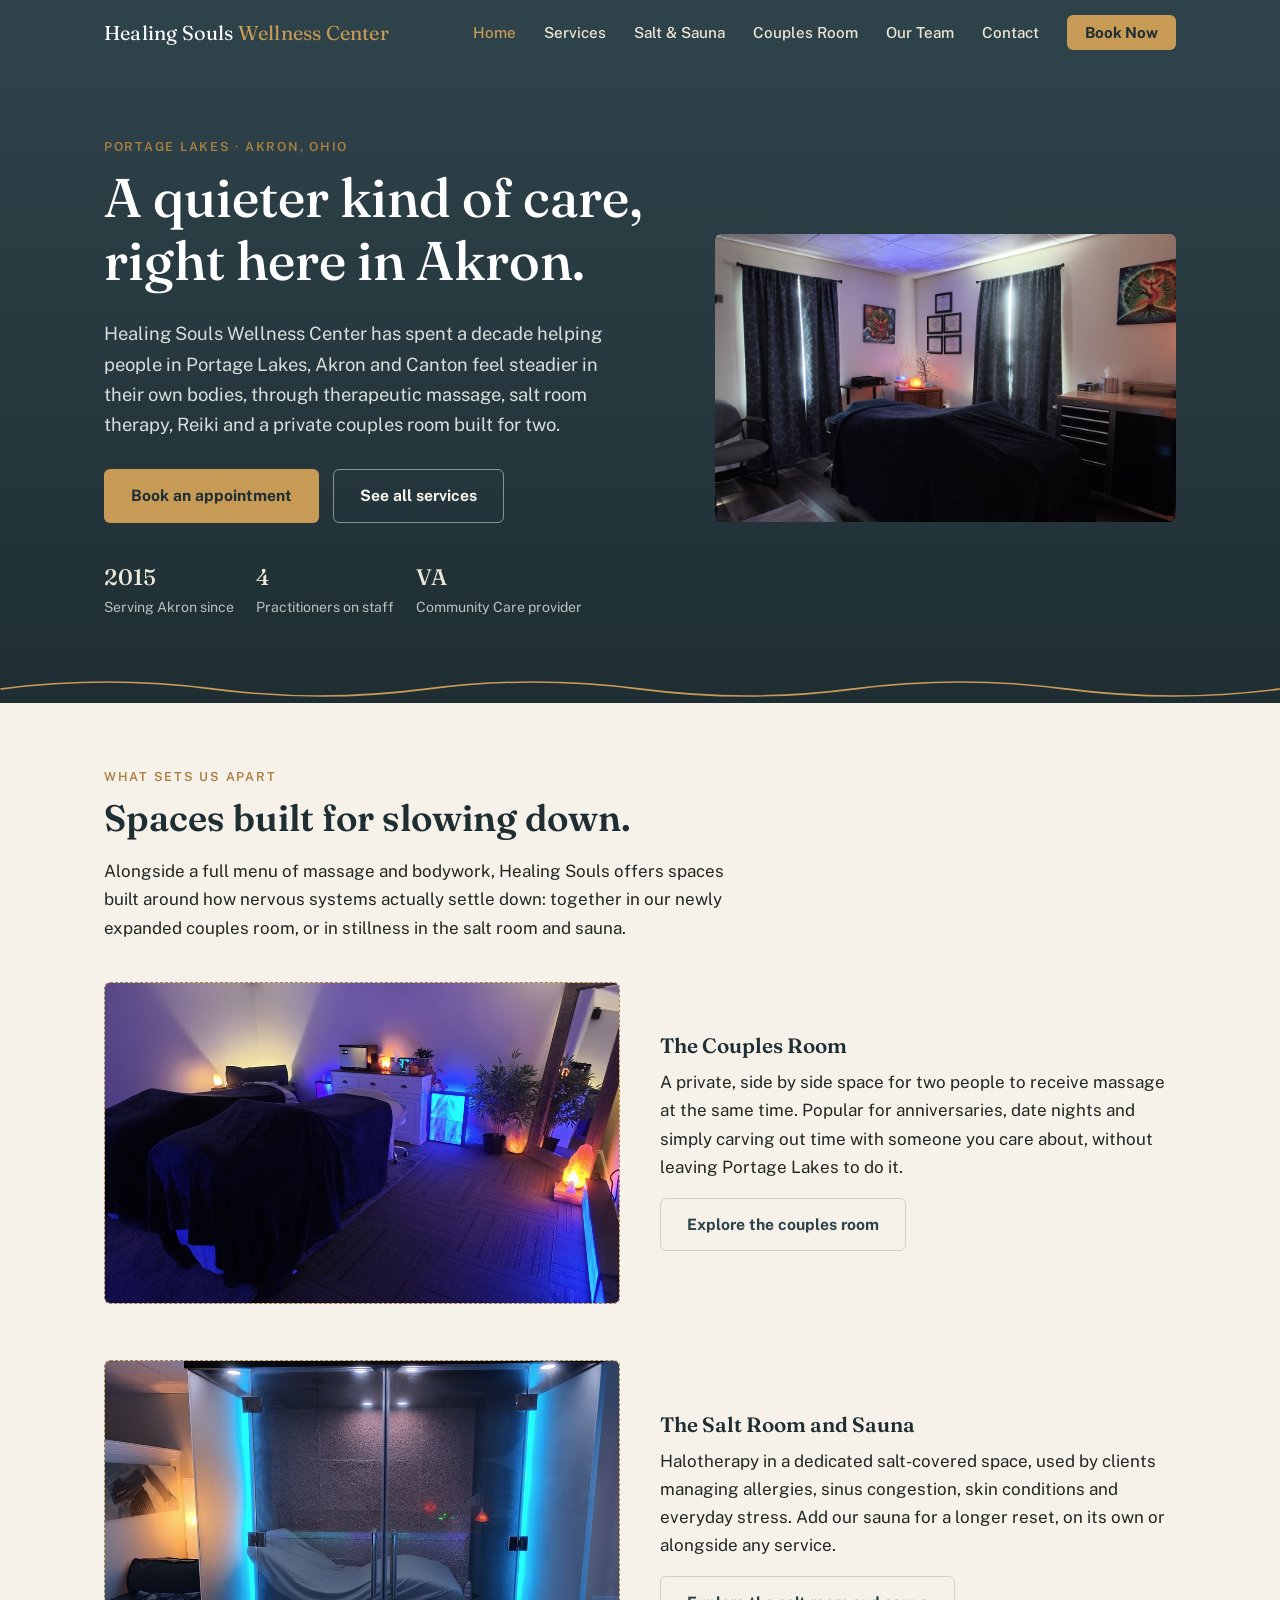
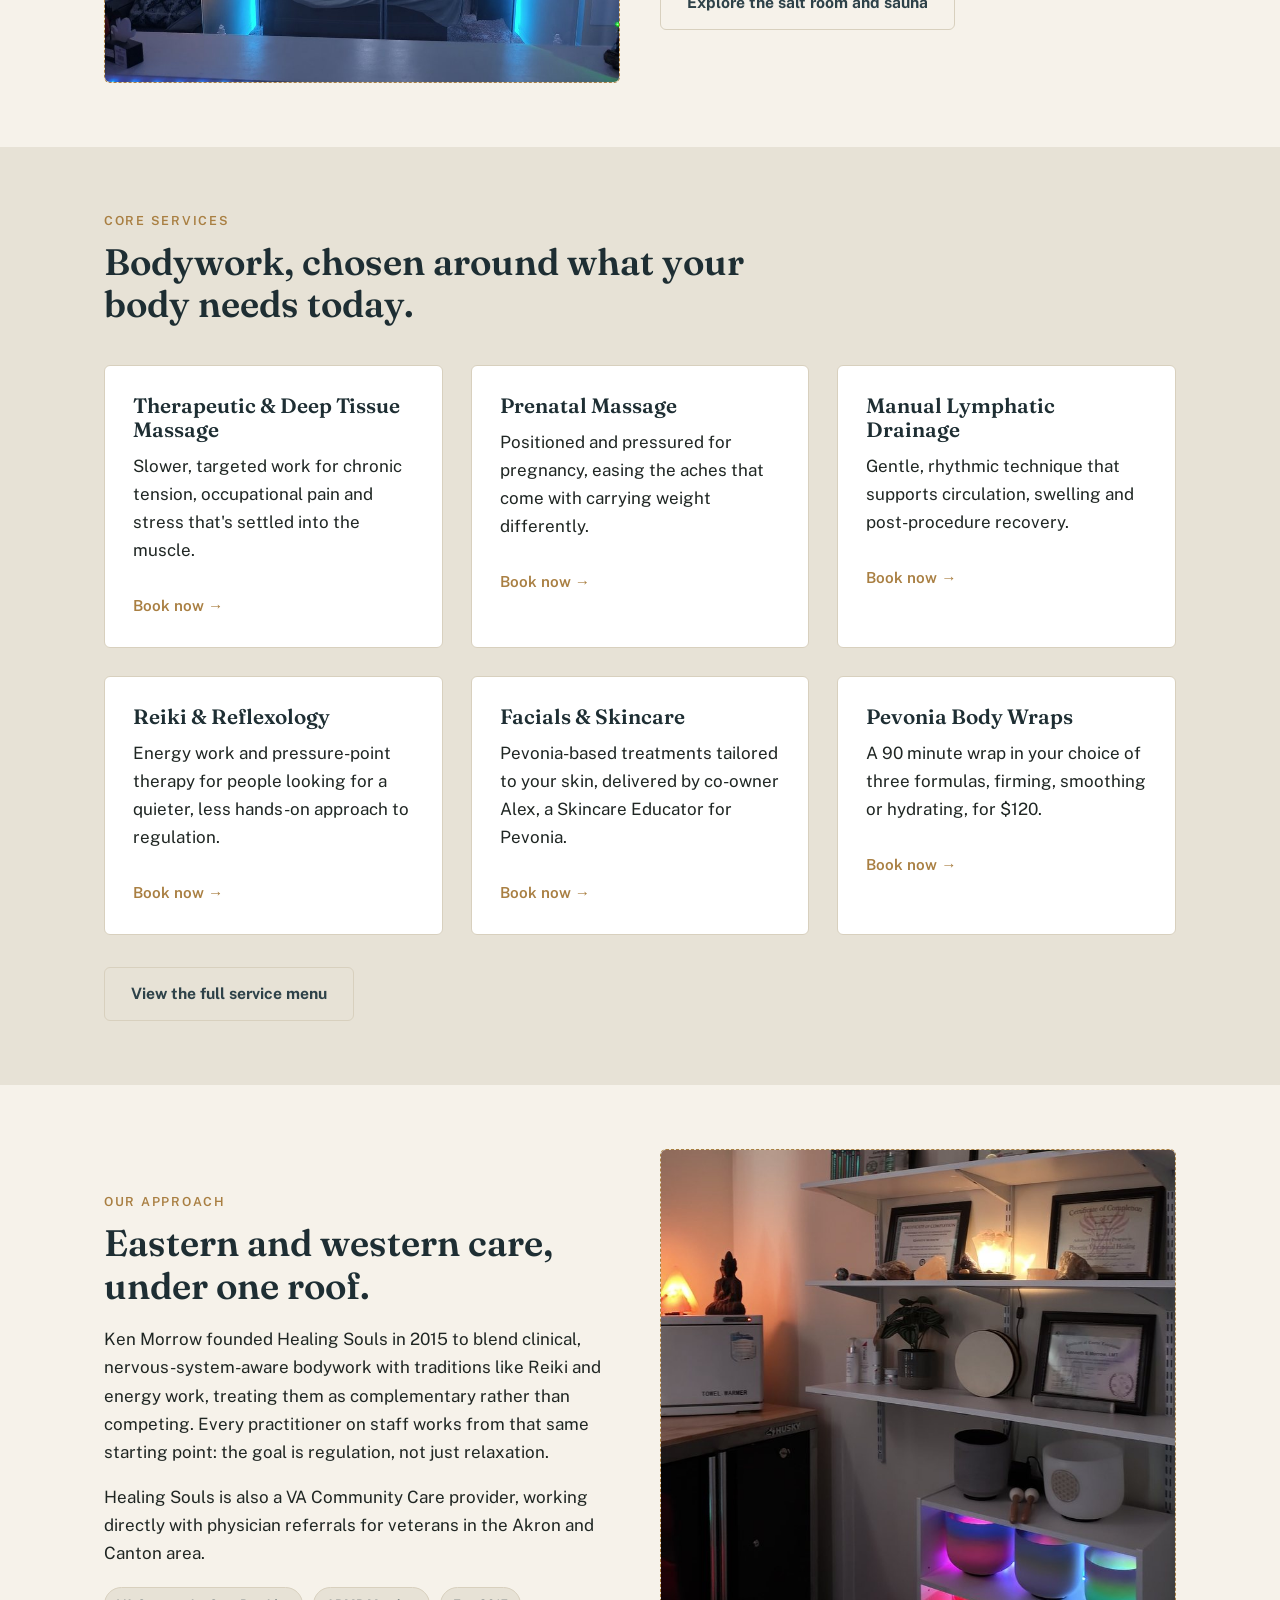
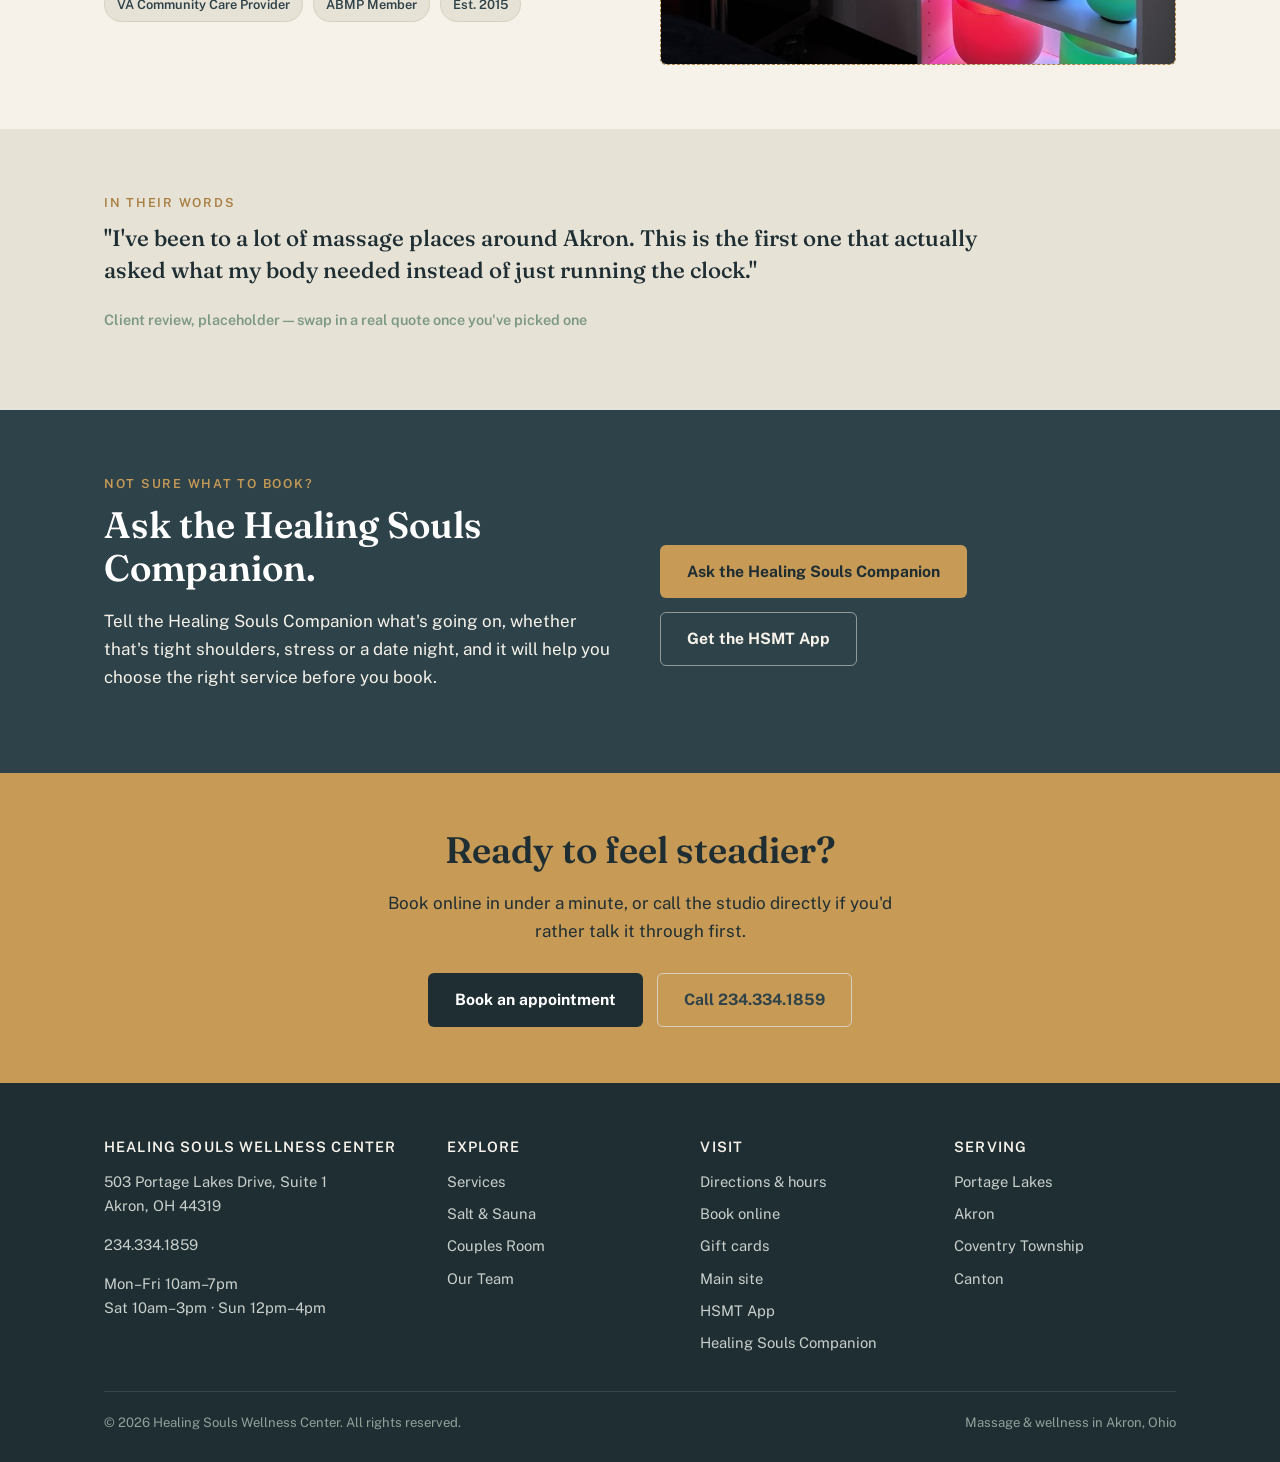
==== commit ba1ddd26: "Alex as co-owner and Pevonia Skincare Educator, listed after Ken" ====
--- a/index.html
+++ b/index.html
@@ -154,7 +154,7 @@
         </div>
         <div class="card">
           <h3>Facials &amp; Skincare</h3>
-          <p>Pevonia-based treatments tailored to your skin, delivered by our dedicated esthetician.</p>
+          <p>Pevonia-based treatments tailored to your skin, delivered by co-owner Alex, a Skincare Educator for Pevonia.</p>
           <a class="book-link" href="https://booking.mangomint.com/healingsouls?serviceId=27" target="_blank" rel="noopener">Book now &rarr;</a>
         </div>
         <div class="card">
